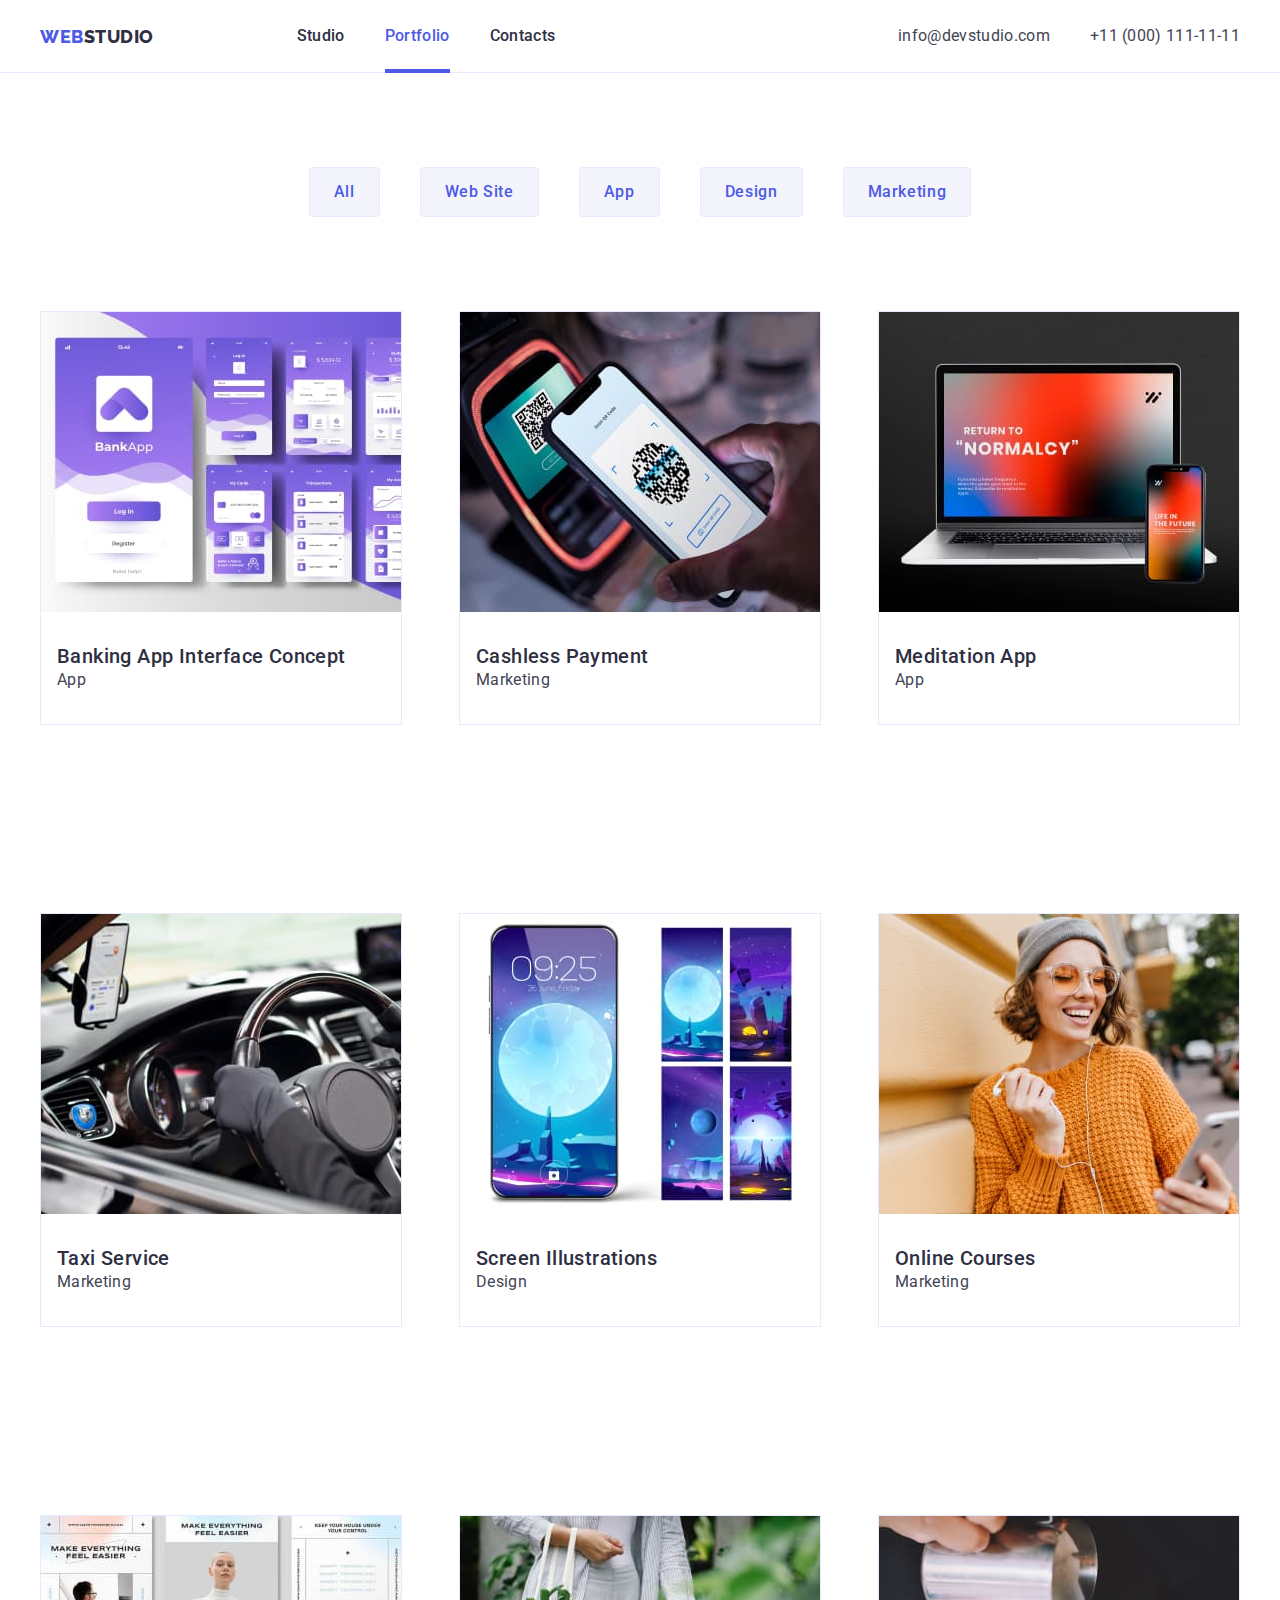
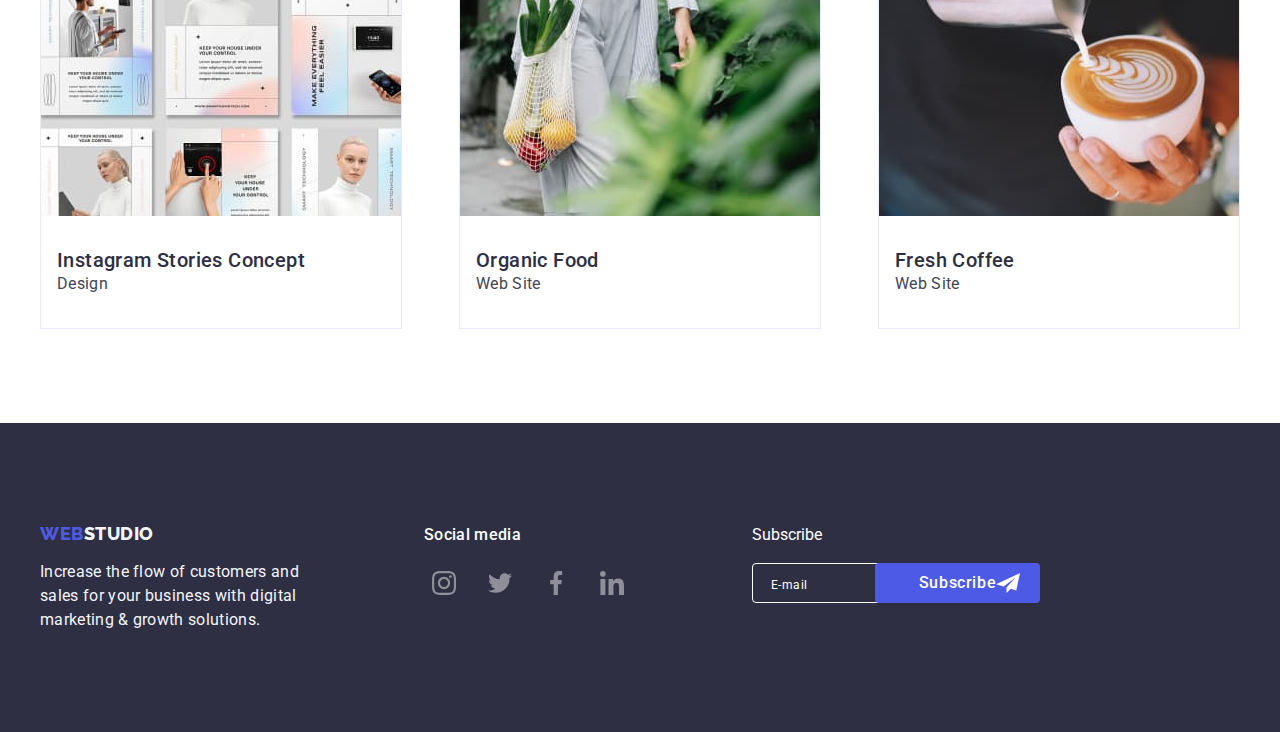
==== portfolio.html @ 992def1e "work - modal" ====
<!DOCTYPE html>
<html lang="en">
  <head>
    <meta charset="UTF-8" />
    <meta name="viewport" content="width=device-width, initial-scale=1.0" />
    <link rel="preconnect" href="https://fonts.googleapis.com" />
    <link rel="preconnect" href="https://fonts.gstatic.com" crossorigin />
    <link
      href="https://fonts.googleapis.com/css2?family=Raleway:ital,wght@0,100..900;1,100..900&family=Roboto:wght@400;500;700;900&display=swap"
      rel="stylesheet"
    />

    <!-- Normalize information -->
    <link
      rel="stylesheet"
      href="https://cdnjs.cloudflare.com/ajax/libs/modern-normalize/1.1.0/modern-normalize.min.css"
    />
    <link rel="stylesheet" href="./styles/modern-normalize.css" />
    <link rel="stylesheet" href="./styles/portfolio.css" />

    <title>Portfolio</title>
  </head>

  <body>
    <!-- Header information -->
    <header class="top-line">
      <div class="container top-line-style">
        <a href="./index.html" rel="noopener noreferrer" class="logo">WEB</a>
        <nav class="navbar">
          <ul class="navbar-list">
            <li>
              <a
                class="navbar-list-item"
                href="./index.html"
                rel="noopener noreferrer"
                >Studio</a
              >
            </li>
            <li>
              <a
                class="navbar-list-item active"
                href="./portfolio.html"
                rel="noopener noreferrer"
                >Portfolio</a
              >
            </li>
            <li>
              <a class="navbar-list-item" href="" rel="noopener noreferrer"
                >Contacts</a
              >
            </li>
          </ul>
        </nav>

        <!-- Contacts information -->
        <ul class="contact">
          <li>
            <a href="mailto:info@devstudio.com">info@devstudio.com</a>
          </li>
          <li>
            <a href="tel:+11 (000) 111-11-11">+11 (000) 111-11-11</a>
          </li>
        </ul>
      </div>
    </header>

    <main>
      <!-- Section with buttons - filtres -->
      <section class="filters-section">
        <div class="container">
          <ul class="filters-section-list">
            <li>
              <button type="button" class="btn-filtres">All</button>
            </li>
            <li>
              <button type="button" class="btn-filtres">Web Site</button>
            </li>
            <li>
              <button type="button" class="btn-filtres">App</button>
            </li>
            <li>
              <button type="button" class="btn-filtres">Design</button>
            </li>
            <li>
              <button type="button" class="btn-filtres">Marketing</button>
            </li>
          </ul>
        </div>
      </section>

      <!-- Section with Row 1 -->
      <section class="section">
        <div class="container">
          <ul class="section-row-list">
            <li class="project-card">
              <div class="img-overlay">
                <img
                  src="./images/Row-1/img-1.jpg"
                  alt="Banking App Interface Concept"
                />
                <div class="overlay">
                  <p class="overlay-text">
                    14 Stylish and User-Friendly App Design Concepts · Task
                    Manager App · Calorie Tracker App · Exotic Fruit Ecommerce
                    App · Cloud Storage App
                  </p>
                </div>
              </div>
              <div class="project-card-info">
                <h2>Banking App Interface Concept</h2>
                <span>App</span>
              </div>
            </li>
            <li class="project-card">
              <div class="img-overlay">
                <img src="./images/Row-1/img-2.jpg" alt="Cashless Payment" />
                <div class="overlay">
                  <p class="overlay-text">
                    14 Stylish and User-Friendly App Design Concepts · Task
                    Manager App · Calorie Tracker App · Exotic Fruit Ecommerce
                    App · Cloud Storage App
                  </p>
                </div>
              </div>
              <div class="project-card-info">
                <h2>Cashless Payment</h2>
                <span>Marketing</span>
              </div>
            </li>
            <li class="project-card">
              <div class="img-overlay">
                <img src="./images/Row-1/img-3.jpg" alt="Meditation App" />
                <div class="overlay">
                  <p class="overlay-text">
                    14 Stylish and User-Friendly App Design Concepts · Task
                    Manager App · Calorie Tracker App · Exotic Fruit Ecommerce
                    App · Cloud Storage App
                  </p>
                </div>
              </div>
              <div class="project-card-info">
                <h2>Meditation App</h2>
                <span>App</span>
              </div>
            </li>
          </ul>
        </div>
      </section>

      <!-- Section with Row 2 -->
      <section class="section">
        <div class="container">
          <ul class="section-row-list">
            <li class="project-card">
              <div class="img-overlay">
                <img src="./images/Row-2/img-1.jpg" alt="Taxi Service" />
                <div class="overlay">
                  <p class="overlay-text">
                    14 Stylish and User-Friendly App Design Concepts · Task
                    Manager App · Calorie Tracker App · Exotic Fruit Ecommerce
                    App · Cloud Storage App
                  </p>
                </div>
              </div>
              <div class="project-card-info">
                <h2>Taxi Service</h2>
                <span>Marketing</span>
              </div>
            </li>
            <li class="project-card">
              <div class="img-overlay">
                <img
                  src="./images/Row-2/img-2.jpg"
                  alt="Screen Illustrations"
                />
                <div class="overlay">
                  <p class="overlay-text">
                    14 Stylish and User-Friendly App Design Concepts · Task
                    Manager App · Calorie Tracker App · Exotic Fruit Ecommerce
                    App · Cloud Storage App
                  </p>
                </div>
              </div>
              <div class="project-card-info">
                <h2>Screen Illustrations</h2>
                <span>Design</span>
              </div>
            </li>
            <li class="project-card">
              <div class="img-overlay">
                <img src="./images/Row-2/img-3.jpg" alt="Online Courses" />
                <div class="overlay">
                  <p class="overlay-text">
                    14 Stylish and User-Friendly App Design Concepts · Task
                    Manager App · Calorie Tracker App · Exotic Fruit Ecommerce
                    App · Cloud Storage App
                  </p>
                </div>
              </div>
              <div class="project-card-info">
                <h2>Online Courses</h2>
                <span>Marketing</span>
              </div>
            </li>
          </ul>
        </div>
      </section>

      <!-- Section with Row 3 -->
      <section class="section">
        <div class="container">
          <ul class="section-row-list">
            <li class="project-card">
              <div class="img-overlay">
                <img
                  src="./images/Row-3/img-1.jpg"
                  alt="Instagram Stories Concept"
                />
                <div class="overlay">
                  <p class="overlay-text">
                    14 Stylish and User-Friendly App Design Concepts · Task
                    Manager App · Calorie Tracker App · Exotic Fruit Ecommerce
                    App · Cloud Storage App
                  </p>
                </div>
              </div>
              <div class="project-card-info">
                <h2>Instagram Stories Concept</h2>
                <span>Design</span>
              </div>
            </li>
            <li class="project-card">
              <div class="img-overlay">
                <img src="./images/Row-3/img-2.jpg" alt="Organic Food" />
                <div class="overlay">
                  <p class="overlay-text">
                    14 Stylish and User-Friendly App Design Concepts · Task
                    Manager App · Calorie Tracker App · Exotic Fruit Ecommerce
                    App · Cloud Storage App
                  </p>
                </div>
              </div>
              <div class="project-card-info">
                <h2>Organic Food</h2>
                <span>Web Site</span>
              </div>
            </li>
            <li class="project-card">
              <div class="img-overlay">
                <img src="./images/Row-3/img-3.jpg" alt="Fresh Coffee" />
                <div class="overlay">
                  <p class="overlay-text">
                    14 Stylish and User-Friendly App Design Concepts · Task
                    Manager App · Calorie Tracker App · Exotic Fruit Ecommerce
                    App · Cloud Storage App
                  </p>
                </div>
              </div>
              <div class="project-card-info">
                <h2>Fresh Coffee</h2>
                <span>Web Site</span>
              </div>
            </li>
          </ul>
        </div>
      </section>
    </main>
    <!-- Footer information -->
    <footer class="footer-section">
      <div class="container footer-section-style">
        <!-- Information about logo -->
        <div class="footer-section-logo">
          <a class="footer-logo" href="index.html" rel="noopener noreferrer"
            >WEB</a
          >
          <p>
            Increase the flow of customers and sales for your business with
            digital marketing & growth solutions.
          </p>
        </div>
        <div class="footer-social-links">
          <p>Social media</p>
          <ul class="footer-social-links-list">
            <!-- Information about Footer icon -->
            <li>
              <a
                href="https://www.instagram.com/"
                target="_blank"
                class="footer-icon"
                aria-label="instagram-link"
              >
                <svg>
                  <use href="./images/icons/icons.svg#icon-instagram"></use>
                </svg>
              </a>
            </li>
            <li>
              <a
                href="https://www.twitter.com/"
                target="_blank"
                class="footer-icon"
                aria-label="twitter-link"
              >
                <svg>
                  <use href="./images/icons/icons.svg#icon-twitter"></use>
                </svg>
              </a>
            </li>
            <li>
              <a
                href="https://www.facebook.com/"
                target="_blank"
                class="footer-icon"
                aria-label="facebook-link"
              >
                <svg>
                  <use href="./images/icons/icons.svg#icon-facebook"></use>
                </svg>
              </a>
            </li>
            <li>
              <a
                href="https://www.linkedin.com/"
                target="_blank"
                class="footer-icon"
                aria-label="linkedin-link"
              >
                <svg>
                  <use href="./images/icons/icons.svg#icon-linkedin"></use>
                </svg>
              </a>
            </li>
          </ul>
        </div>
        <form>
          <p class="title-subscribe">Subscribe</p>
          <div class="footer-subscribe">
            <div>
              <label for="email"></label>
              <input
                type="email"
                name="email"
                id="email"
                placeholder="E-mail"
                class="input-subscribe"
              />
            </div>
            <div class="button-subscribe">
              <input type="submit" value="Subscribe" class="btn-subscribe" />
              <svg class="icon-subscribe">
                <use href="./images/icons/icons.svg#icon-subscribe"></use>
              </svg>
            </div>
          </div>
        </form>
      </div>
    </footer>
  </body>
</html>
---- styles/portfolio.css ----
:root {
  --blue-color: #4d5ae5;
  --button-background-color: #4d5ae5;
  --button-color: #404bbf;
  --primary-color: #2e2f42;
  --logo-color: #4d5ae5;
  --hover-links-color: #2042db;
  --slate: #434455;
  --social-icon-color: #8e8f99;
  --border-color: #e7e9fc;
  --cloud: #f4f4fd;
  --primary-color-modal: rgba(46, 47, 66, 0.4);
  --grey: rgba(46, 47, 66, 0.702);
  --color-white: #fff;
  --dairy: #fcfcfc;
  --font-family: "Roboto", sans-serif;
  --second-family: "Raleway", sans-serif;
  --transition: 250ms cubic-bezier(0.4, 0, 0.2, 1);
}

/* General settings */
body {
  font-family: var(--font-family);
  color: var(--primary-color);
}

a {
  text-decoration: none;
}

li {
  list-style-type: none;
}

.container {
  width: 1200px;
  margin: 0 auto;
}

.section {
  padding: 94px 0;
}

a {
  transition: color 250ms cubic-bezier(0.4, 0, 0.2, 1);
}
svg {
  transition: color 250ms cubic-bezier(0.4, 0, 0.2, 1);
}

/* Information about Top Line */
.top-line {
  background: var(--color-white);
  border-bottom: 1px solid var(--border-color);
  padding: 24px 0;
}

.top-line a.active {
  color: var(--blue-color);
  border-bottom: 4px solid var(--blue-color);
  padding-bottom: 24px;
}
.top-line-style {
  display: flex;
  justify-content: space-between;
  align-items: center;
}

/* Information about logo */
.logo {
  font-family: var(--second-family);
  font-weight: 800;
  font-size: 18px;
  line-height: 1.16667;
  letter-spacing: 0.03em;
  color: var(--logo-color);
}

.logo:hover {
  transform: scale(1.05);
}

.logo::after {
  content: "STUDIO";
  color: var(--primary-color);
}

/* Information about Nav Bar */
.navbar-list {
  display: flex;
  gap: 40px;
  margin-right: 100px;
}

.navbar-list-item {
  font-family: var(--font-family);
  font-weight: 500;
  font-size: 16px;
  line-height: 1.5;
  letter-spacing: 0.02em;
  color: var(--primary-color);
}

.navbar-list-item:hover,
.navbar-list-item:focus {
  color: var(--hover-links-color);
}

/* Information about Contacts in Nav-Bar */
.contact {
  font-family: var(--font-family);
  font-weight: 400;
  font-size: 16px;
  line-height: 1.5;
  letter-spacing: 0.02em;
  display: flex;
  gap: 40px;
  margin-left: 100px;
}

.contact a {
  color: var(--slate);
}

.contact a:hover,
.contact a:focus {
  color: var(--hover-links-color);
}

/* Information about buttons with filtres */
.filters-section {
  padding-top: 94px;
}

.filters-section-list {
  display: flex;
  justify-content: center;
  align-items: center;
  gap: 40px;
  white-space: nowrap;
}

.btn-filtres {
  padding: 12px 24px;
  border: 1px solid var(--border-color);
  border-radius: 4px;
  background: var(--cloud);
  font-weight: 500;
  font-size: 16px;
  line-height: 1.5;
  letter-spacing: 0.04em;
  text-align: center;
  color: var(--button-background-color);
}

.btn-filtres:hover {
  color: var(--color-white);
  background: var(--button-color);
  box-shadow: 0 4px 4px 0 rgba(0, 0, 0, 0.25);
  cursor: pointer;
}

.btn-filtres:hover,
.btn-filtres:focus {
  transform: scale(1.05);
  transition: var(--transition);
}

/* Information about Rows */
.section-row-list {
  display: flex;
  justify-content: space-between;
}

/* Information about Cards */
.project-card {
  border: 1px solid var(--border-color);
  background: var(--color-white);
  transition: var(--transition);
}

.project-card:hover {
  box-shadow: 0 4px 4px 0 rgba(0, 0, 0, 0.25);
  scale: 1.015;
  cursor: pointer;
}

.project-card-info {
  display: flex;
  flex-direction: column;
  margin: 32px 0 32px 16px;
}

.project-card-info h2 {
  font-weight: 500;
  font-size: 20px;
  line-height: 1.2;
  letter-spacing: 0.02em;
  color: var(--primary-color);
}

.project-card-info span {
  font-size: 16px;
  line-height: 1.5;
  letter-spacing: 0.02em;
  color: var(--slate);
}

.img-overlay {
  position: relative;
  overflow: hidden;
}

.overlay {
  display: flex;
  justify-content: center;
  align-items: center;
  top: 0px;
  height: 360px;
  width: 360px;
  position: absolute;
  background-color: var(--blue-color);
  transform: translateY(101%);
  transition: transform var(--transition);
}

.overlay-text {
  width: 300px;
  font-weight: 400;
  font-size: 16px;
  line-height: 1.5;
  letter-spacing: 0.02em;
  color: var(--color-white);
  padding-bottom: 180px;
}

.img-overlay:hover .overlay {
  transform: translateY(0px);
}

/* Information about Footer section */
.footer-section {
  background: var(--primary-color);
  padding: 100px 0;
}

/* Information about Footer Logo */
.footer-logo {
  font-family: var(--second-family);
  font-weight: 800;
  font-size: 18px;
  line-height: 1.16667;
  letter-spacing: 0.03em;
  color: var(--logo-color);
}

.footer-logo::after {
  content: "STUDIO";
  color: var(--cloud);
}

.footer-section-logo {
  display: flex;
  flex-direction: column;
  gap: 16px;
  width: 264px;
}

.footer-section-logo p {
  font-family: var(--font-family);
  font-weight: 400;
  font-size: 16px;
  line-height: 1.5;
  letter-spacing: 0.02em;
  color: var(--cloud);
}

/* Information about style footer */
.footer-section-style {
  display: flex;
  gap: 120px;
}

/* Information about Social links */
.footer-social-links {
  font-weight: 500;
  font-size: 16px;
  line-height: 1.5;
  letter-spacing: 0.02em;
  color: var(--color-white);
  display: flex;
  flex-direction: column;
  gap: 16px;
}

.footer-social-links-list {
  display: flex;
  justify-content: space-between;
  width: 208px;
}

/* Information about Footer svg */
.footer-icon svg {
  width: 24px;
  height: 24px;
  color: var(--social-icon-color);
}

.footer-icon svg:hover,
.footer-icon svg:active {
  color: var(--color-white);
}

.footer-icon {
  width: 40px;
  height: 40px;
  background: var(--navy-blue);
  border-radius: 50%;
  display: flex;
  justify-content: center;
  align-items: center;
}

.footer-icon:hover,
.footer-icon:active {
  background: var(--blue-color);
  border-radius: 50%;
}

/* Information About Section Subscribe */
.title-subscribe {
  color: var(--color-white);
  margin-bottom: 16px;
}

.footer-subscribe {
  display: flex;
}

.input-subscribe {
  border: 1px solid var(--color-white);
  border-radius: 4px;
  width: 264px;
  height: 40px;
  background-color: var(--navy-blue);
  color: var(--color-white);
  margin-right: 24px;
}

.input-subscribe::placeholder {
  color: var(--color-white);
  font-weight: 400;
  font-size: 12px;
  line-height: 2;
  letter-spacing: 0.04em;
  padding-left: 16px;
}

.btn-subscribe {
  display: flex;
  font-weight: 500;
  font-size: 16px;
  line-height: 1.5;
  letter-spacing: 0.04em;
  color: var(--color-white);
  border: none;
  border-radius: 4px;
  padding: 8px 24px;
  width: 165px;
  height: 40px;
  background-color: var(--blue-color);
  cursor: pointer;
  position: absolute;
}

.icon-subscribe {
  position: absolute;
  width: 24px;
  height: 24px;
  fill: var(--color-white);
  margin-right: 20px;
  cursor: pointer;
}

.button-subscribe {
  display: flex;
  align-items: center;
  flex-direction: row-reverse;
}
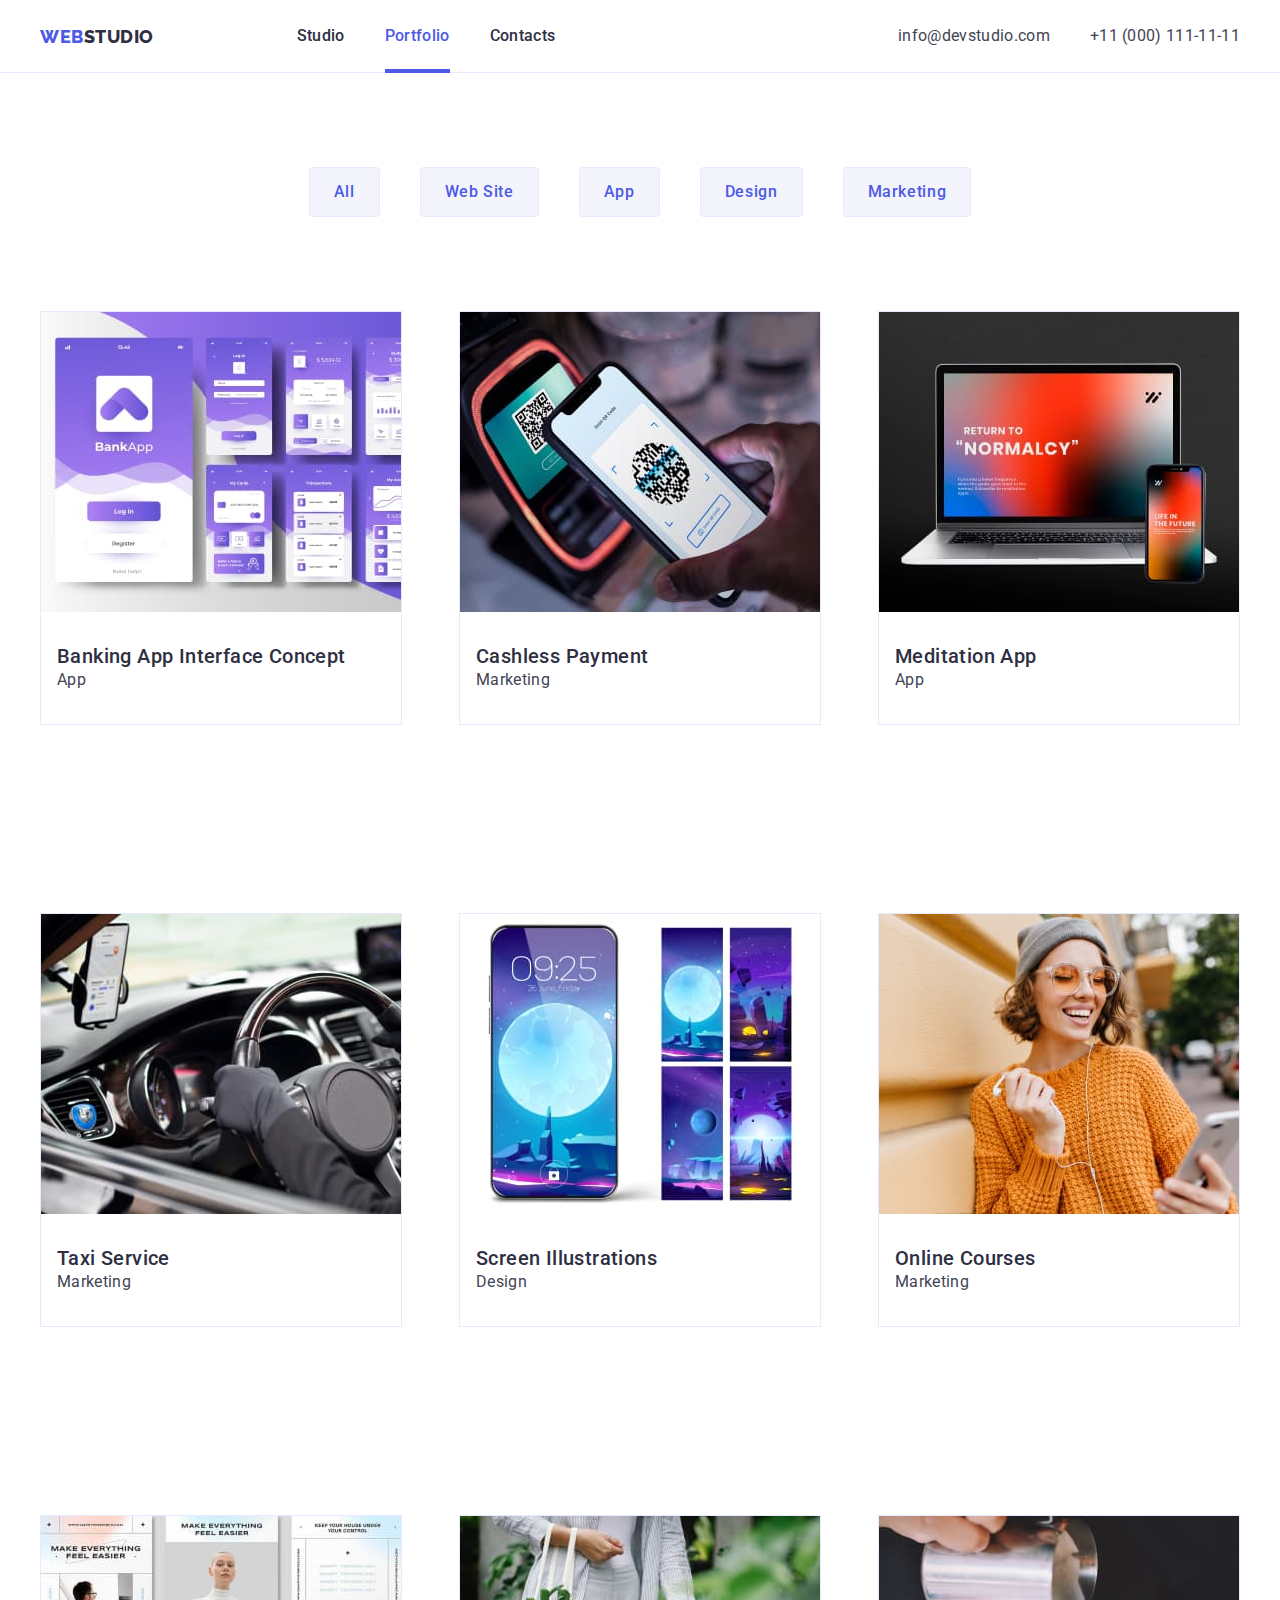
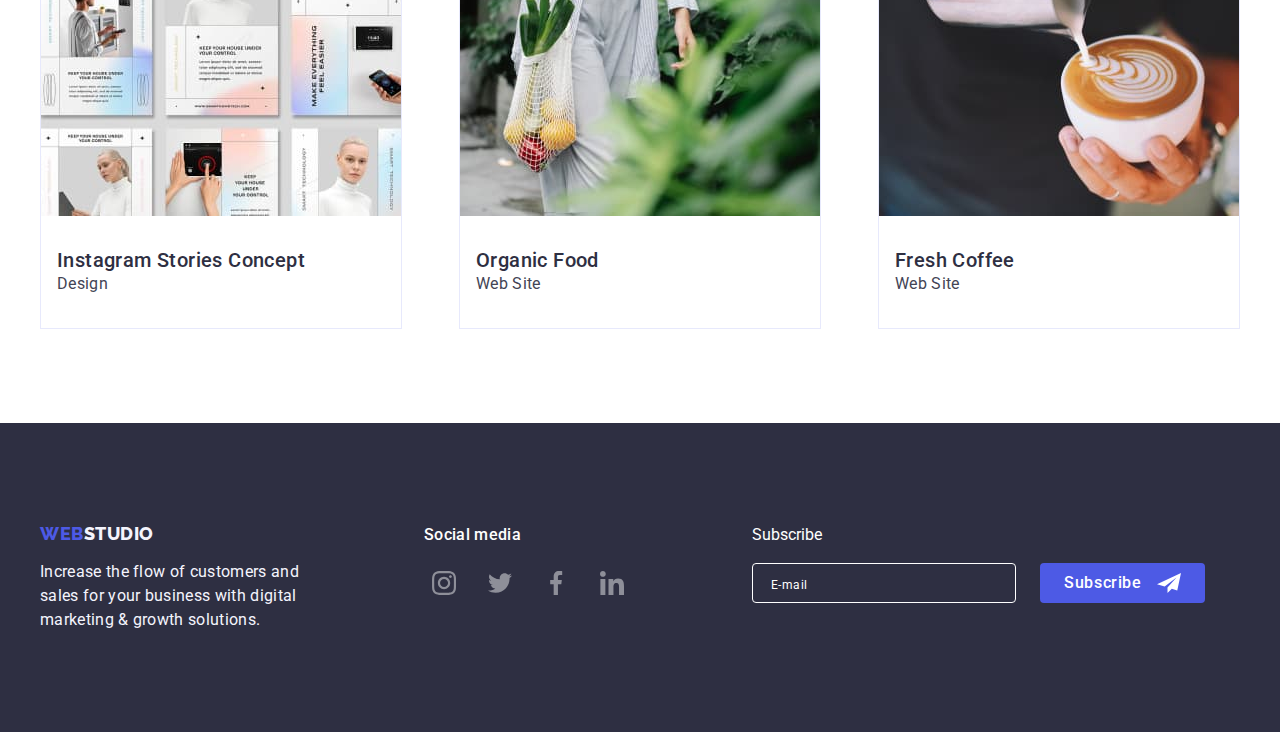
==== commit bbf0f527: "homework 7" ====
--- a/portfolio.html
+++ b/portfolio.html
@@ -332,7 +332,7 @@
             </li>
           </ul>
         </div>
-        <form>
+        <form class="footer-form">
           <p class="title-subscribe">Subscribe</p>
           <div class="footer-subscribe">
             <div>
@@ -346,10 +346,12 @@
               />
             </div>
             <div class="button-subscribe">
-              <input type="submit" value="Subscribe" class="btn-subscribe" />
-              <svg class="icon-subscribe">
-                <use href="./images/icons/icons.svg#icon-subscribe"></use>
-              </svg>
+              <button type="submit" class="btn-subscribe">
+                Subscribe
+                <svg class="icon-subscribe">
+                  <use href="./images/icons/icons.svg#icon-subscribe"></use>
+                </svg>
+              </button>
             </div>
           </div>
         </form>
--- a/styles/portfolio.css
+++ b/styles/portfolio.css
@@ -333,6 +333,11 @@
   margin-bottom: 16px;
 }
 
+.footer-form {
+  display: flex;
+  flex-direction: column;
+}
+
 .footer-subscribe {
   display: flex;
 }
@@ -374,16 +379,10 @@
 }
 
 .icon-subscribe {
-  position: absolute;
+  position: relative;
   width: 24px;
   height: 24px;
   fill: var(--color-white);
-  margin-right: 20px;
+  margin-left: 15px;
   cursor: pointer;
 }
-
-.button-subscribe {
-  display: flex;
-  align-items: center;
-  flex-direction: row-reverse;
-}
